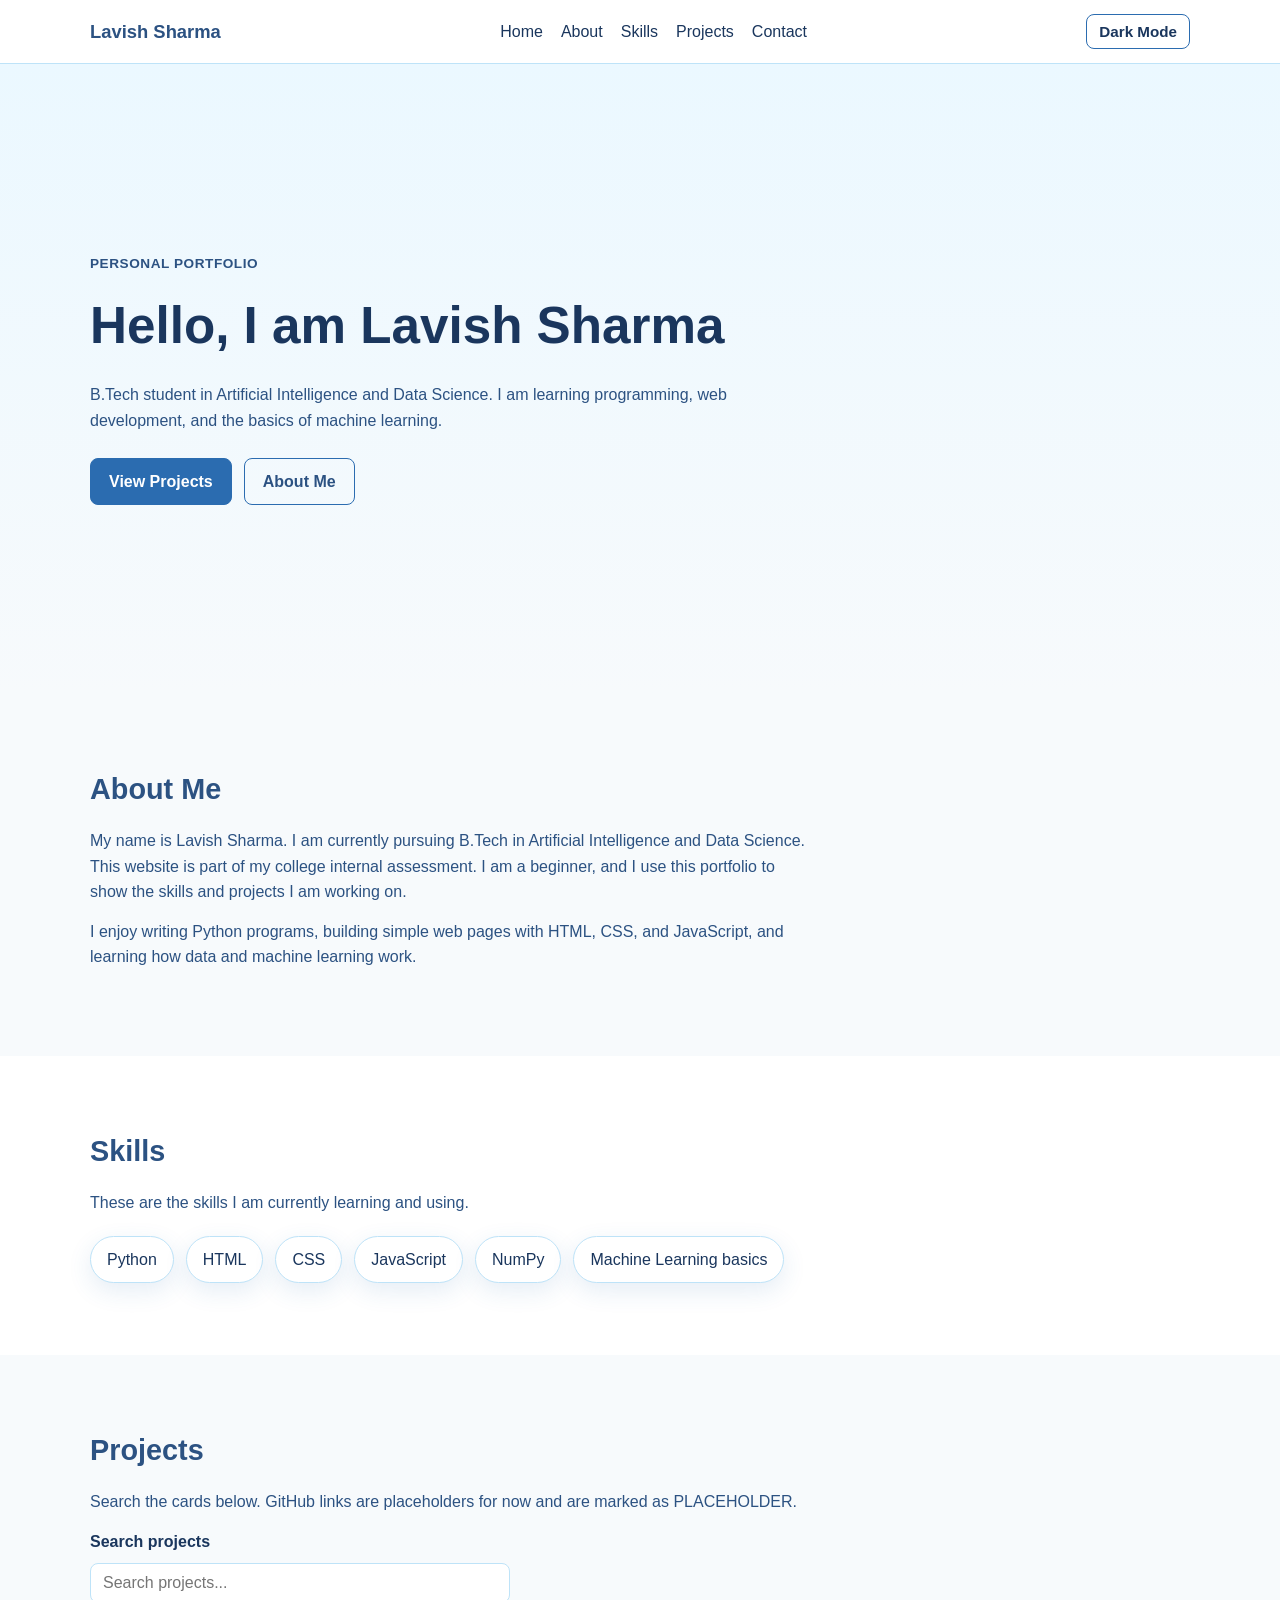
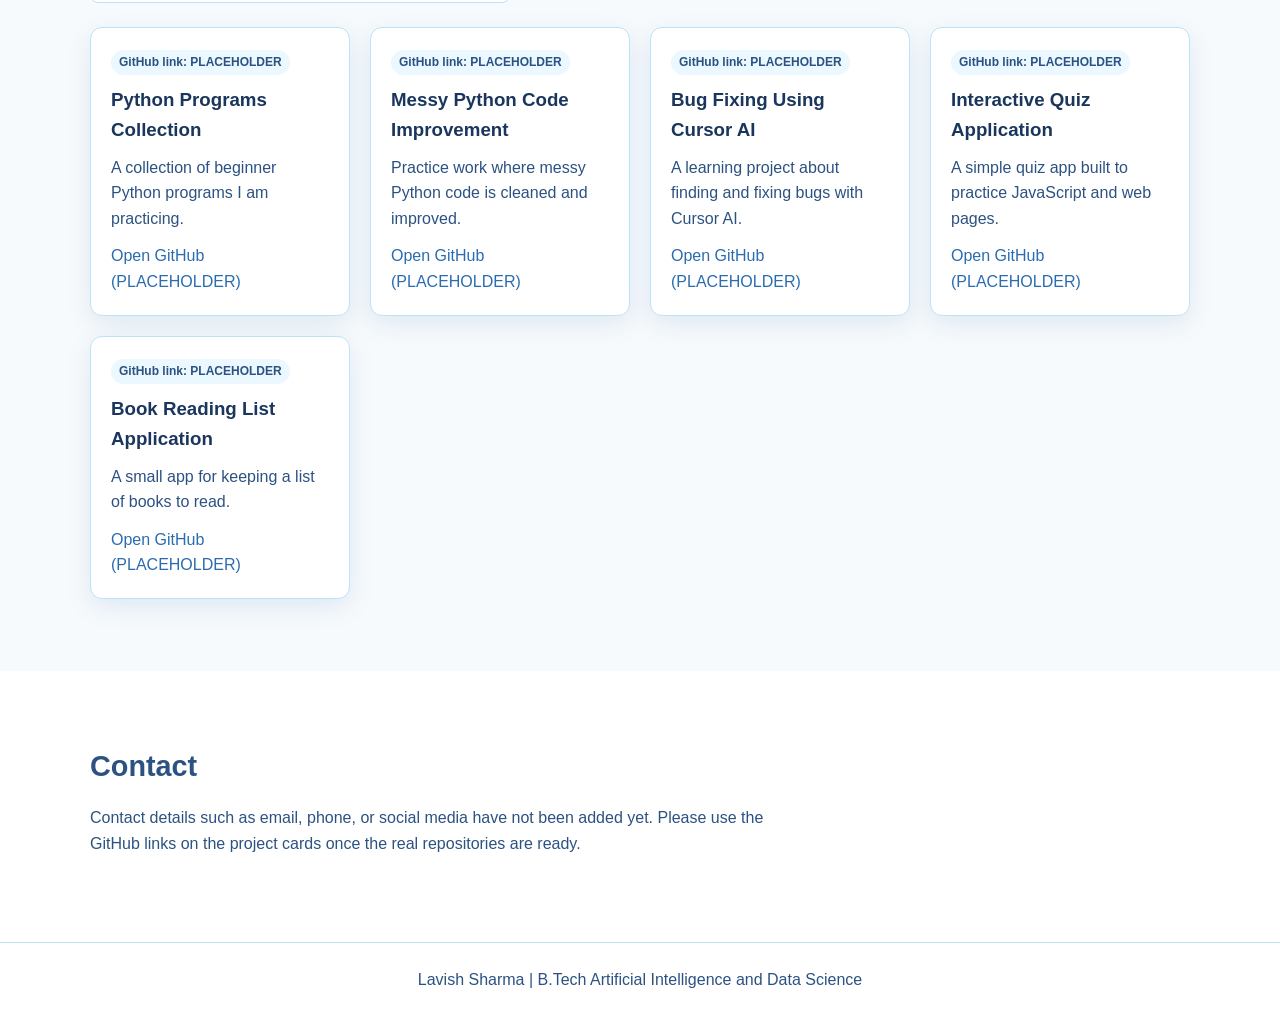
==== index.html @ cc790650 "Add files via upload" ====
<!DOCTYPE html>
<html lang="en">
<head>
  <meta charset="UTF-8">
  <meta name="viewport" content="width=device-width, initial-scale=1.0">
  <title>Lavish Sharma | Portfolio</title>
  <link rel="stylesheet" href="style.css">
  <script>
    if (localStorage.getItem("theme") === "dark") {
      document.documentElement.classList.add("dark");
    }
  </script>
</head>
<body>
  <!-- Navigation bar -->
  <header class="navbar">
    <div class="nav-inner">
      <a href="#home" class="logo">Lavish Sharma</a>

      <nav class="nav-links" id="navLinks">
        <a href="#home">Home</a>
        <a href="#about">About</a>
        <a href="#skills">Skills</a>
        <a href="#projects">Projects</a>
        <a href="#contact">Contact</a>
      </nav>

      <div class="header-buttons">
        <button
          class="theme-btn"
          id="themeBtn"
          type="button"
          aria-label="Switch between light and dark mode"
          aria-pressed="false"
        >
          Dark Mode
        </button>
        <button class="menu-btn" id="menuBtn" type="button" aria-label="Open menu">
          Menu
        </button>
      </div>
    </div>
  </header>

  <main>
    <!-- Home -->
    <section id="home" class="section home">
      <div class="container">
        <p class="eyebrow">Personal Portfolio</p>
        <h1>Hello, I am Lavish Sharma</h1>
        <p class="lead">
          B.Tech student in Artificial Intelligence and Data Science.
          I am learning programming, web development, and the basics of machine learning.
        </p>
        <div class="home-actions">
          <a class="btn primary" href="#projects">View Projects</a>
          <a class="btn secondary" href="#about">About Me</a>
        </div>
      </div>
    </section>

    <!-- About -->
    <section id="about" class="section">
      <div class="container">
        <h2>About Me</h2>
        <p>
          My name is Lavish Sharma. I am currently pursuing B.Tech in
          Artificial Intelligence and Data Science. This website is part of my
          college internal assessment. I am a beginner, and I use this portfolio
          to show the skills and projects I am working on.
        </p>
        <p>
          I enjoy writing Python programs, building simple web pages with HTML,
          CSS, and JavaScript, and learning how data and machine learning work.
        </p>
      </div>
    </section>

    <!-- Skills -->
    <section id="skills" class="section alt">
      <div class="container">
        <h2>Skills</h2>
        <p class="section-intro">These are the skills I am currently learning and using.</p>
        <ul class="skill-list">
          <li>Python</li>
          <li>HTML</li>
          <li>CSS</li>
          <li>JavaScript</li>
          <li>NumPy</li>
          <li>Machine Learning basics</li>
        </ul>
      </div>
    </section>

    <!-- Projects -->
    <section id="projects" class="section">
      <div class="container">
        <h2>Projects</h2>
        <p class="section-intro">
          Search the cards below. GitHub links are placeholders for now and are marked as PLACEHOLDER.
        </p>

        <label class="search-label" for="projectSearch">Search projects</label>
        <input
          type="search"
          id="projectSearch"
          class="search-box"
          placeholder="Search projects..."
        >

        <!-- Project cards are created by script.js from the projects array -->
        <div class="project-grid" id="projectGrid"></div>
        <p class="empty-msg" id="emptyMsg" hidden>No projects found.</p>
      </div>
    </section>

    <!-- Contact -->
    <section id="contact" class="section alt">
      <div class="container">
        <h2>Contact</h2>
        <p>
          Contact details such as email, phone, or social media have not been added yet.
          Please use the GitHub links on the project cards once the real repositories are ready.
        </p>
      </div>
    </section>
  </main>

  <footer class="footer">
    <div class="container">
      <p>Lavish Sharma | B.Tech Artificial Intelligence and Data Science</p>
    </div>
  </footer>

  <script src="script.js"></script>
</body>
</html>
---- style.css ----
/* Simple professional blue and white theme.
   Colors change in dark mode using CSS variables. */

:root {
  --bg: #f7fafc;
  --bg-alt: #ffffff;
  --text: #1a365d;
  --muted: #2c5282;
  --card: #ffffff;
  --border: #bee3f8;
  --primary: #2b6cb0;
  --primary-dark: #2c5282;
  --shadow: 0 8px 24px rgba(43, 108, 176, 0.12);
  color-scheme: light;
}

html.dark {
  --bg: #0f172a;
  --bg-alt: #1e293b;
  --text: #e2e8f0;
  --muted: #93c5fd;
  --card: #1e293b;
  --border: #334155;
  --primary: #60a5fa;
  --primary-dark: #93c5fd;
  --shadow: 0 8px 24px rgba(0, 0, 0, 0.35);
  color-scheme: dark;
}

* {
  box-sizing: border-box;
  margin: 0;
  padding: 0;
}

html {
  scroll-behavior: smooth;
}

body {
  font-family: Arial, Helvetica, sans-serif;
  background: var(--bg);
  color: var(--text);
  line-height: 1.6;
}

body,
.navbar,
.section,
.footer,
.project-card,
.skill-list li,
.search-box,
.btn,
.theme-btn,
.menu-btn {
  transition: background-color 0.35s ease, border-color 0.35s ease, box-shadow 0.35s ease;
}

a {
  color: var(--primary);
  text-decoration: none;
}

img {
  max-width: 100%;
}

.container {
  width: min(1100px, 92%);
  margin: 0 auto;
}

/* Navbar */
.navbar {
  position: sticky;
  top: 0;
  z-index: 10;
  background: var(--bg-alt);
  border-bottom: 1px solid var(--border);
}

.nav-inner {
  width: min(1100px, 92%);
  margin: 0 auto;
  display: flex;
  align-items: center;
  justify-content: space-between;
  gap: 16px;
  padding: 14px 0;
}

.logo {
  font-weight: bold;
  color: var(--primary-dark);
  font-size: 1.15rem;
}

.nav-links {
  display: flex;
  align-items: center;
  gap: 18px;
  flex-wrap: wrap;
}

.nav-links a {
  color: var(--text);
}

.nav-links a:hover {
  color: var(--primary);
}

.header-buttons {
  display: flex;
  align-items: center;
  gap: 8px;
}

.menu-btn,
.theme-btn {
  border: 1px solid var(--border);
  background: var(--card);
  color: var(--text);
  padding: 8px 12px;
  border-radius: 8px;
  cursor: pointer;
  font-size: 0.95rem;
}

.theme-btn {
  border-color: var(--primary);
  font-weight: bold;
}

.menu-btn {
  display: none;
}

/* Sections */
.section {
  padding: 72px 0;
}

.section.alt {
  background: var(--bg-alt);
}

.home {
  background: linear-gradient(180deg, #ebf8ff 0%, var(--bg) 100%);
  min-height: 70vh;
  display: flex;
  align-items: center;
}

html.dark .home {
  background: linear-gradient(180deg, #1e3a5f 0%, var(--bg) 100%);
}

.eyebrow {
  color: var(--muted);
  font-weight: bold;
  letter-spacing: 0.04em;
  text-transform: uppercase;
  font-size: 0.85rem;
  margin-bottom: 10px;
}

h1 {
  font-size: clamp(2rem, 4vw, 3.2rem);
  margin-bottom: 16px;
}

h2 {
  font-size: 1.8rem;
  margin-bottom: 16px;
  color: var(--primary-dark);
}

.lead,
.section-intro,
#about p,
#contact p {
  max-width: 720px;
  color: var(--muted);
  margin-bottom: 14px;
}

.home-actions {
  display: flex;
  gap: 12px;
  flex-wrap: wrap;
  margin-top: 24px;
}

.btn {
  display: inline-block;
  padding: 10px 18px;
  border-radius: 8px;
  border: 1px solid var(--primary);
  font-weight: bold;
}

.btn.primary {
  background: var(--primary);
  color: #ffffff;
}

.btn.secondary {
  background: transparent;
  color: var(--primary-dark);
}

html.dark .btn.secondary {
  color: var(--primary);
}

/* Skills */
.skill-list {
  list-style: none;
  display: flex;
  flex-wrap: wrap;
  gap: 12px;
  margin-top: 20px;
}

.skill-list li {
  background: var(--card);
  border: 1px solid var(--border);
  padding: 10px 16px;
  border-radius: 999px;
  box-shadow: var(--shadow);
}

/* Projects */
.search-label {
  display: block;
  margin-bottom: 8px;
  font-weight: bold;
}

.search-box {
  width: min(420px, 100%);
  padding: 10px 12px;
  border: 1px solid var(--border);
  border-radius: 8px;
  background: var(--card);
  color: var(--text);
  margin-bottom: 24px;
  font-size: 1rem;
}

.project-grid {
  display: grid;
  grid-template-columns: repeat(auto-fit, minmax(250px, 1fr));
  gap: 20px;
}

.project-card {
  background: var(--card);
  border: 1px solid var(--border);
  border-radius: 12px;
  padding: 20px;
  box-shadow: var(--shadow);
}

.project-card h3 {
  margin-bottom: 10px;
}

.project-card p {
  color: var(--muted);
  margin-bottom: 12px;
}

.placeholder {
  display: inline-block;
  background: #ebf8ff;
  color: #2c5282;
  font-size: 0.75rem;
  font-weight: bold;
  padding: 3px 8px;
  border-radius: 999px;
  margin-bottom: 10px;
}

html.dark .placeholder {
  background: #1e3a5f;
  color: #93c5fd;
}

.empty-msg {
  margin-top: 8px;
  color: var(--muted);
}

.footer {
  border-top: 1px solid var(--border);
  padding: 24px 0;
  text-align: center;
  background: var(--bg-alt);
  color: var(--muted);
}

/* Mobile layout */
@media (max-width: 768px) {
  .menu-btn {
    display: inline-block;
  }

  .nav-links {
    display: none;
    width: 100%;
    flex-direction: column;
    align-items: flex-start;
    padding-bottom: 12px;
  }

  .nav-links.open {
    display: flex;
  }

  .nav-inner {
    flex-wrap: wrap;
  }

  .section {
    padding: 48px 0;
  }
}
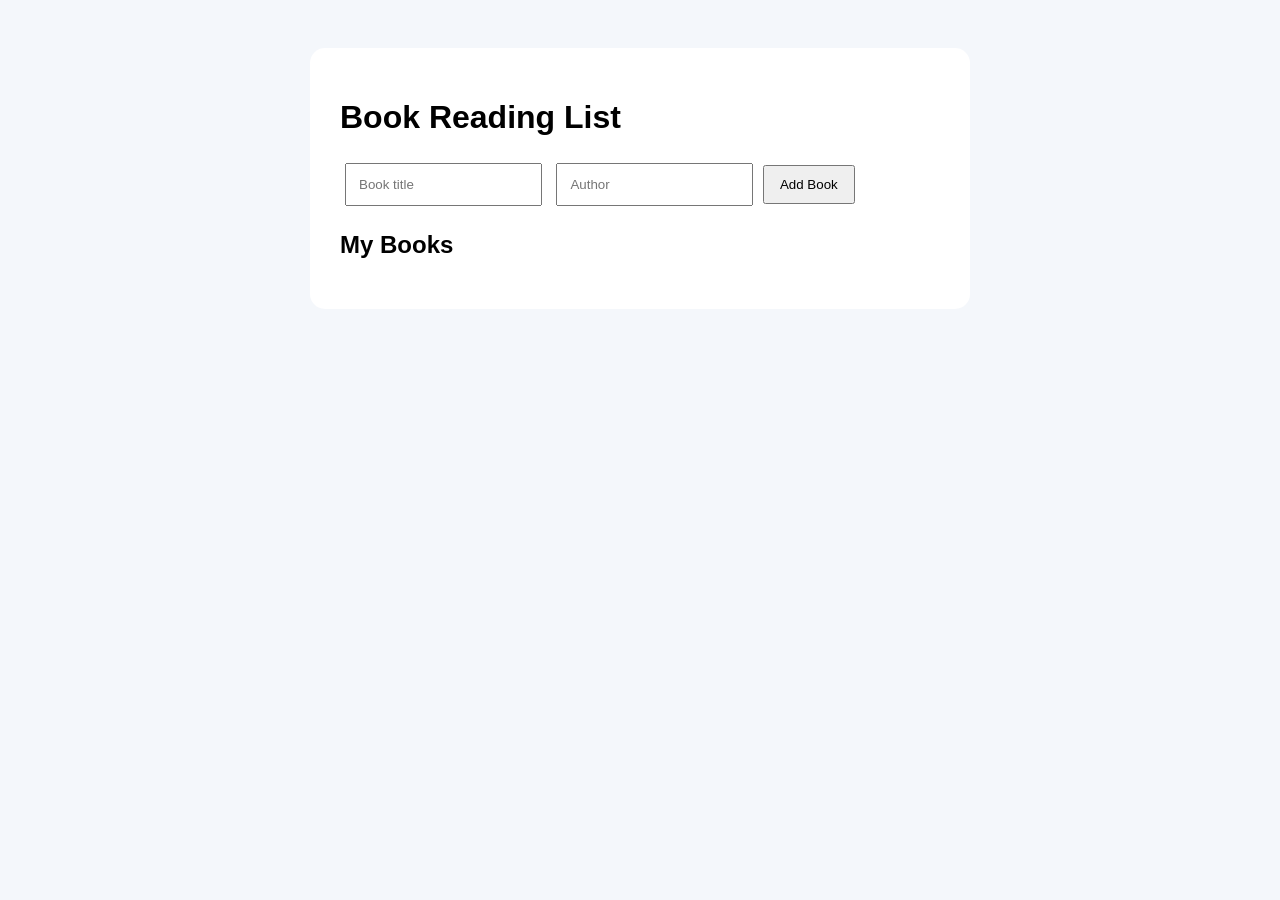
==== commit 496b9821: "Add files via upload put these file in a folder book-reading-list" ====
--- a/index.html
+++ b/index.html
@@ -1,137 +1,29 @@
 <!DOCTYPE html>
-<html lang="en">
+<html>
 <head>
-  <meta charset="UTF-8">
-  <meta name="viewport" content="width=device-width, initial-scale=1.0">
-  <title>Lavish Sharma | Portfolio</title>
-  <link rel="stylesheet" href="style.css">
-  <script>
-    if (localStorage.getItem("theme") === "dark") {
-      document.documentElement.classList.add("dark");
-    }
-  </script>
+    <title>Book Reading List</title>
+    <link rel="stylesheet" href="style.css">
 </head>
+
 <body>
-  <!-- Navigation bar -->
-  <header class="navbar">
-    <div class="nav-inner">
-      <a href="#home" class="logo">Lavish Sharma</a>
 
-      <nav class="nav-links" id="navLinks">
-        <a href="#home">Home</a>
-        <a href="#about">About</a>
-        <a href="#skills">Skills</a>
-        <a href="#projects">Projects</a>
-        <a href="#contact">Contact</a>
-      </nav>
+<div class="container">
 
-      <div class="header-buttons">
-        <button
-          class="theme-btn"
-          id="themeBtn"
-          type="button"
-          aria-label="Switch between light and dark mode"
-          aria-pressed="false"
-        >
-          Dark Mode
-        </button>
-        <button class="menu-btn" id="menuBtn" type="button" aria-label="Open menu">
-          Menu
-        </button>
-      </div>
-    </div>
-  </header>
+    <h1>Book Reading List</h1>
 
-  <main>
-    <!-- Home -->
-    <section id="home" class="section home">
-      <div class="container">
-        <p class="eyebrow">Personal Portfolio</p>
-        <h1>Hello, I am Lavish Sharma</h1>
-        <p class="lead">
-          B.Tech student in Artificial Intelligence and Data Science.
-          I am learning programming, web development, and the basics of machine learning.
-        </p>
-        <div class="home-actions">
-          <a class="btn primary" href="#projects">View Projects</a>
-          <a class="btn secondary" href="#about">About Me</a>
-        </div>
-      </div>
-    </section>
+    <input id="bookTitle" placeholder="Book title">
 
-    <!-- About -->
-    <section id="about" class="section">
-      <div class="container">
-        <h2>About Me</h2>
-        <p>
-          My name is Lavish Sharma. I am currently pursuing B.Tech in
-          Artificial Intelligence and Data Science. This website is part of my
-          college internal assessment. I am a beginner, and I use this portfolio
-          to show the skills and projects I am working on.
-        </p>
-        <p>
-          I enjoy writing Python programs, building simple web pages with HTML,
-          CSS, and JavaScript, and learning how data and machine learning work.
-        </p>
-      </div>
-    </section>
+    <input id="author" placeholder="Author">
 
-    <!-- Skills -->
-    <section id="skills" class="section alt">
-      <div class="container">
-        <h2>Skills</h2>
-        <p class="section-intro">These are the skills I am currently learning and using.</p>
-        <ul class="skill-list">
-          <li>Python</li>
-          <li>HTML</li>
-          <li>CSS</li>
-          <li>JavaScript</li>
-          <li>NumPy</li>
-          <li>Machine Learning basics</li>
-        </ul>
-      </div>
-    </section>
+    <button onclick="addBook()">Add Book</button>
 
-    <!-- Projects -->
-    <section id="projects" class="section">
-      <div class="container">
-        <h2>Projects</h2>
-        <p class="section-intro">
-          Search the cards below. GitHub links are placeholders for now and are marked as PLACEHOLDER.
-        </p>
+    <h2>My Books</h2>
 
-        <label class="search-label" for="projectSearch">Search projects</label>
-        <input
-          type="search"
-          id="projectSearch"
-          class="search-box"
-          placeholder="Search projects..."
-        >
+    <ul id="bookList"></ul>
 
-        <!-- Project cards are created by script.js from the projects array -->
-        <div class="project-grid" id="projectGrid"></div>
-        <p class="empty-msg" id="emptyMsg" hidden>No projects found.</p>
-      </div>
-    </section>
+</div>
 
-    <!-- Contact -->
-    <section id="contact" class="section alt">
-      <div class="container">
-        <h2>Contact</h2>
-        <p>
-          Contact details such as email, phone, or social media have not been added yet.
-          Please use the GitHub links on the project cards once the real repositories are ready.
-        </p>
-      </div>
-    </section>
-  </main>
+<script src="script.js"></script>
 
-  <footer class="footer">
-    <div class="container">
-      <p>Lavish Sharma | B.Tech Artificial Intelligence and Data Science</p>
-    </div>
-  </footer>
-
-  <script src="script.js"></script>
 </body>
-</html>
+</html>
--- a/style.css
+++ b/style.css
@@ -1,330 +1,23 @@
-/* Simple professional blue and white theme.
-   Colors change in dark mode using CSS variables. */
-
-:root {
-  --bg: #f7fafc;
-  --bg-alt: #ffffff;
-  --text: #1a365d;
-  --muted: #2c5282;
-  --card: #ffffff;
-  --border: #bee3f8;
-  --primary: #2b6cb0;
-  --primary-dark: #2c5282;
-  --shadow: 0 8px 24px rgba(43, 108, 176, 0.12);
-  color-scheme: light;
-}
-
-html.dark {
-  --bg: #0f172a;
-  --bg-alt: #1e293b;
-  --text: #e2e8f0;
-  --muted: #93c5fd;
-  --card: #1e293b;
-  --border: #334155;
-  --primary: #60a5fa;
-  --primary-dark: #93c5fd;
-  --shadow: 0 8px 24px rgba(0, 0, 0, 0.35);
-  color-scheme: dark;
-}
-
-* {
-  box-sizing: border-box;
-  margin: 0;
-  padding: 0;
-}
-
-html {
-  scroll-behavior: smooth;
-}
-
 body {
-  font-family: Arial, Helvetica, sans-serif;
-  background: var(--bg);
-  color: var(--text);
-  line-height: 1.6;
-}
-
-body,
-.navbar,
-.section,
-.footer,
-.project-card,
-.skill-list li,
-.search-box,
-.btn,
-.theme-btn,
-.menu-btn {
-  transition: background-color 0.35s ease, border-color 0.35s ease, box-shadow 0.35s ease;
-}
-
-a {
-  color: var(--primary);
-  text-decoration: none;
-}
-
-img {
-  max-width: 100%;
+    font-family: Arial, sans-serif;
+    background: #f4f7fb;
+    padding: 40px;
 }
 
 .container {
-  width: min(1100px, 92%);
-  margin: 0 auto;
+    max-width: 600px;
+    margin: auto;
+    background: white;
+    padding: 30px;
+    border-radius: 15px;
 }
 
-/* Navbar */
-.navbar {
-  position: sticky;
-  top: 0;
-  z-index: 10;
-  background: var(--bg-alt);
-  border-bottom: 1px solid var(--border);
+input {
+    padding: 12px;
+    margin: 5px;
 }
 
-.nav-inner {
-  width: min(1100px, 92%);
-  margin: 0 auto;
-  display: flex;
-  align-items: center;
-  justify-content: space-between;
-  gap: 16px;
-  padding: 14px 0;
-}
-
-.logo {
-  font-weight: bold;
-  color: var(--primary-dark);
-  font-size: 1.15rem;
-}
-
-.nav-links {
-  display: flex;
-  align-items: center;
-  gap: 18px;
-  flex-wrap: wrap;
-}
-
-.nav-links a {
-  color: var(--text);
-}
-
-.nav-links a:hover {
-  color: var(--primary);
-}
-
-.header-buttons {
-  display: flex;
-  align-items: center;
-  gap: 8px;
-}
-
-.menu-btn,
-.theme-btn {
-  border: 1px solid var(--border);
-  background: var(--card);
-  color: var(--text);
-  padding: 8px 12px;
-  border-radius: 8px;
-  cursor: pointer;
-  font-size: 0.95rem;
-}
-
-.theme-btn {
-  border-color: var(--primary);
-  font-weight: bold;
-}
-
-.menu-btn {
-  display: none;
-}
-
-/* Sections */
-.section {
-  padding: 72px 0;
-}
-
-.section.alt {
-  background: var(--bg-alt);
-}
-
-.home {
-  background: linear-gradient(180deg, #ebf8ff 0%, var(--bg) 100%);
-  min-height: 70vh;
-  display: flex;
-  align-items: center;
-}
-
-html.dark .home {
-  background: linear-gradient(180deg, #1e3a5f 0%, var(--bg) 100%);
-}
-
-.eyebrow {
-  color: var(--muted);
-  font-weight: bold;
-  letter-spacing: 0.04em;
-  text-transform: uppercase;
-  font-size: 0.85rem;
-  margin-bottom: 10px;
-}
-
-h1 {
-  font-size: clamp(2rem, 4vw, 3.2rem);
-  margin-bottom: 16px;
-}
-
-h2 {
-  font-size: 1.8rem;
-  margin-bottom: 16px;
-  color: var(--primary-dark);
-}
-
-.lead,
-.section-intro,
-#about p,
-#contact p {
-  max-width: 720px;
-  color: var(--muted);
-  margin-bottom: 14px;
-}
-
-.home-actions {
-  display: flex;
-  gap: 12px;
-  flex-wrap: wrap;
-  margin-top: 24px;
-}
-
-.btn {
-  display: inline-block;
-  padding: 10px 18px;
-  border-radius: 8px;
-  border: 1px solid var(--primary);
-  font-weight: bold;
-}
-
-.btn.primary {
-  background: var(--primary);
-  color: #ffffff;
-}
-
-.btn.secondary {
-  background: transparent;
-  color: var(--primary-dark);
-}
-
-html.dark .btn.secondary {
-  color: var(--primary);
-}
-
-/* Skills */
-.skill-list {
-  list-style: none;
-  display: flex;
-  flex-wrap: wrap;
-  gap: 12px;
-  margin-top: 20px;
-}
-
-.skill-list li {
-  background: var(--card);
-  border: 1px solid var(--border);
-  padding: 10px 16px;
-  border-radius: 999px;
-  box-shadow: var(--shadow);
-}
-
-/* Projects */
-.search-label {
-  display: block;
-  margin-bottom: 8px;
-  font-weight: bold;
-}
-
-.search-box {
-  width: min(420px, 100%);
-  padding: 10px 12px;
-  border: 1px solid var(--border);
-  border-radius: 8px;
-  background: var(--card);
-  color: var(--text);
-  margin-bottom: 24px;
-  font-size: 1rem;
-}
-
-.project-grid {
-  display: grid;
-  grid-template-columns: repeat(auto-fit, minmax(250px, 1fr));
-  gap: 20px;
-}
-
-.project-card {
-  background: var(--card);
-  border: 1px solid var(--border);
-  border-radius: 12px;
-  padding: 20px;
-  box-shadow: var(--shadow);
-}
-
-.project-card h3 {
-  margin-bottom: 10px;
-}
-
-.project-card p {
-  color: var(--muted);
-  margin-bottom: 12px;
-}
-
-.placeholder {
-  display: inline-block;
-  background: #ebf8ff;
-  color: #2c5282;
-  font-size: 0.75rem;
-  font-weight: bold;
-  padding: 3px 8px;
-  border-radius: 999px;
-  margin-bottom: 10px;
-}
-
-html.dark .placeholder {
-  background: #1e3a5f;
-  color: #93c5fd;
-}
-
-.empty-msg {
-  margin-top: 8px;
-  color: var(--muted);
-}
-
-.footer {
-  border-top: 1px solid var(--border);
-  padding: 24px 0;
-  text-align: center;
-  background: var(--bg-alt);
-  color: var(--muted);
-}
-
-/* Mobile layout */
-@media (max-width: 768px) {
-  .menu-btn {
-    display: inline-block;
-  }
-
-  .nav-links {
-    display: none;
-    width: 100%;
-    flex-direction: column;
-    align-items: flex-start;
-    padding-bottom: 12px;
-  }
-
-  .nav-links.open {
-    display: flex;
-  }
-
-  .nav-inner {
-    flex-wrap: wrap;
-  }
-
-  .section {
-    padding: 48px 0;
-  }
-}
+button {
+    padding: 10px 15px;
+    cursor: pointer;
+}
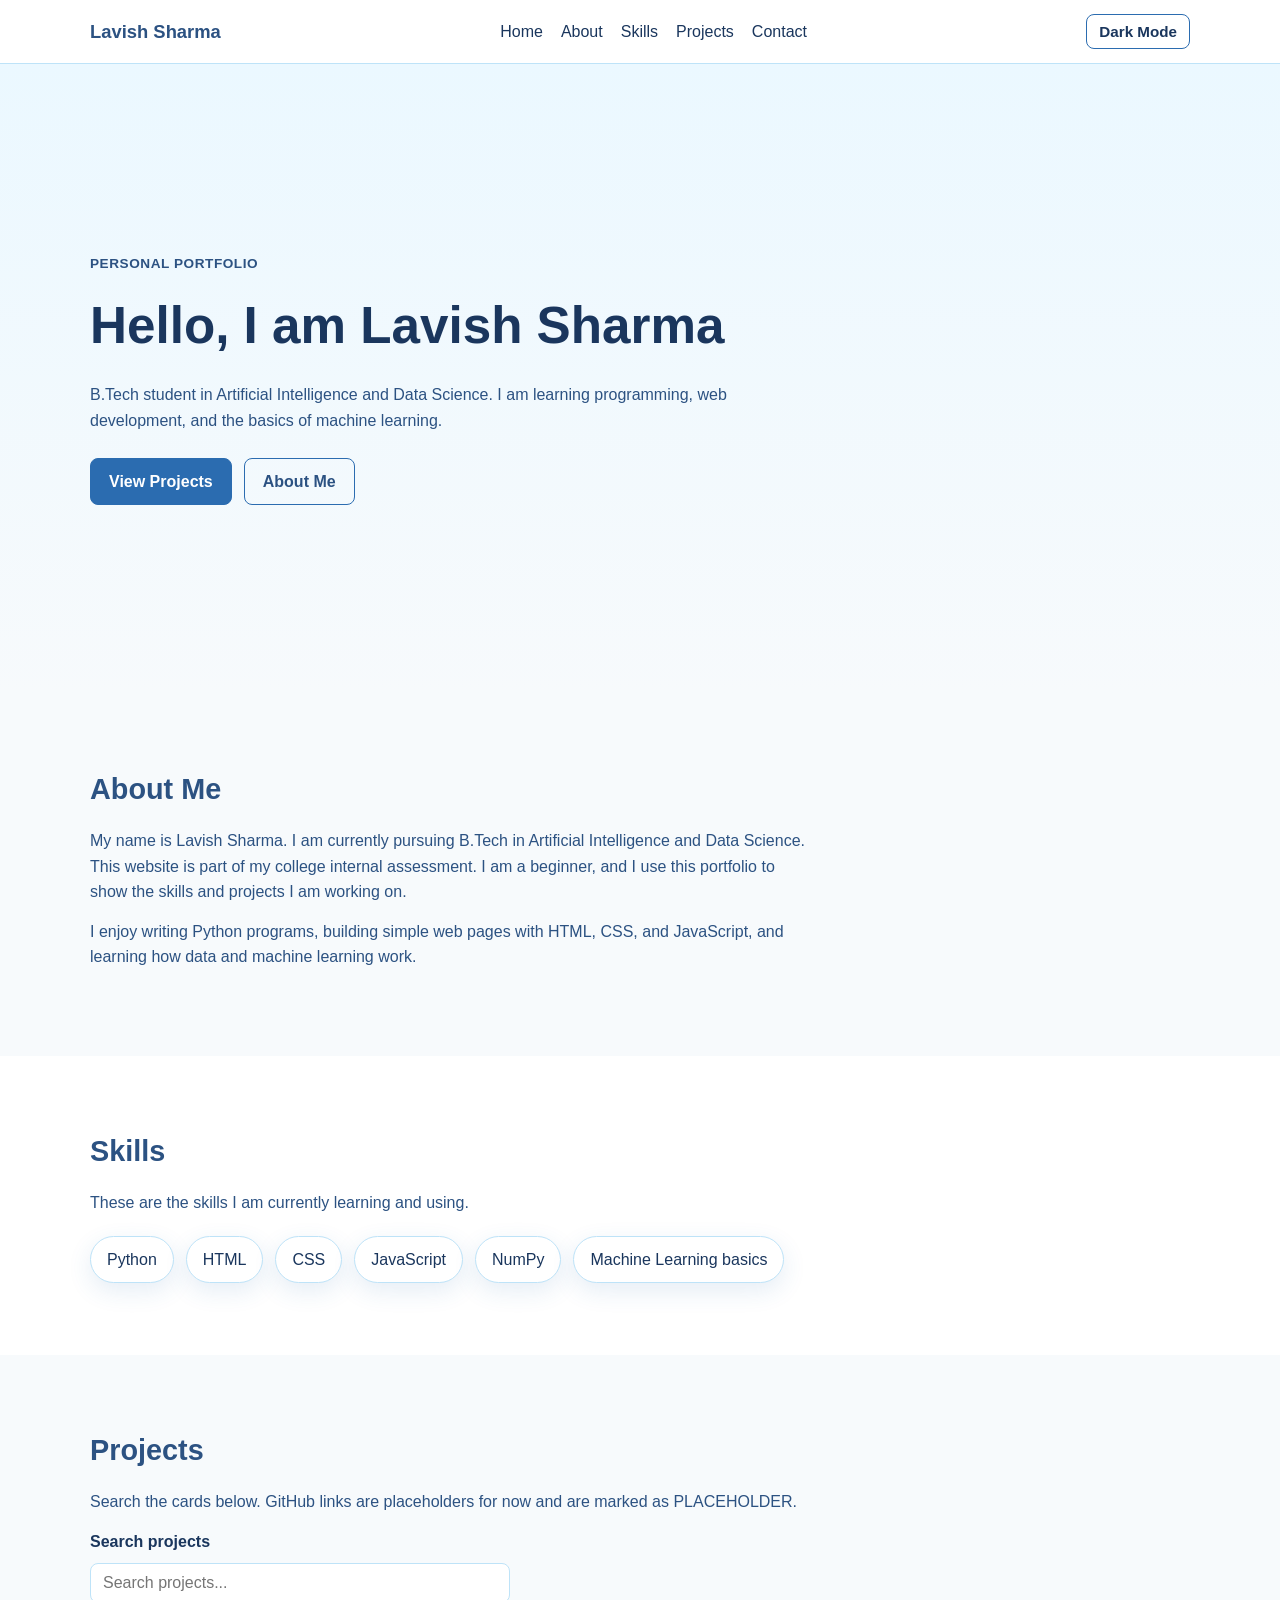
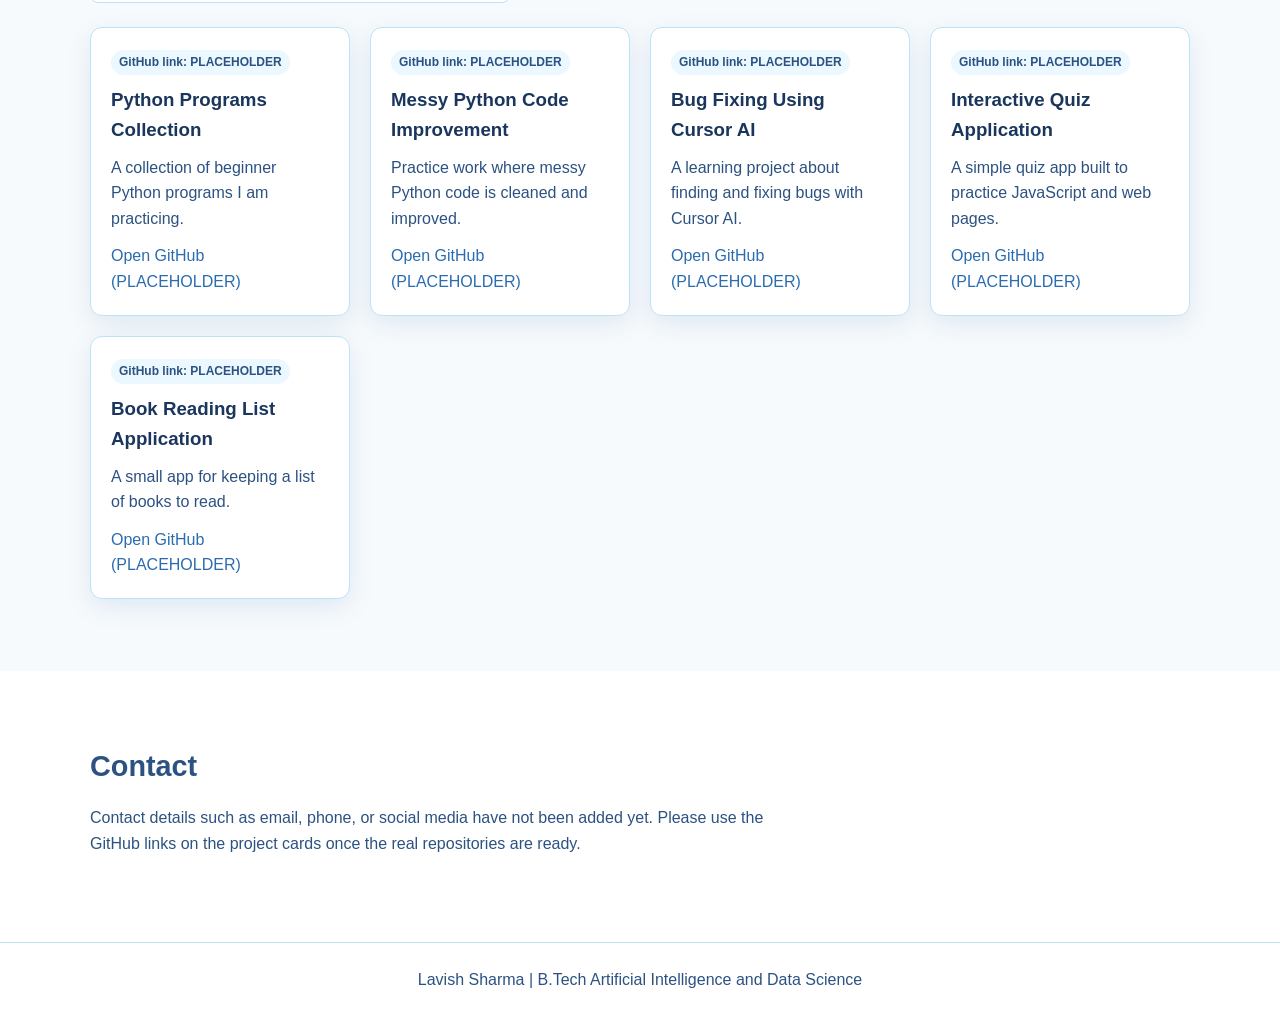
==== commit d780b90a: "Add files via upload" ====
--- a/index.html
+++ b/index.html
@@ -1,29 +1,137 @@
 <!DOCTYPE html>
-<html>
+<html lang="en">
 <head>
-    <title>Book Reading List</title>
-    <link rel="stylesheet" href="style.css">
+  <meta charset="UTF-8">
+  <meta name="viewport" content="width=device-width, initial-scale=1.0">
+  <title>Lavish Sharma | Portfolio</title>
+  <link rel="stylesheet" href="style.css">
+  <script>
+    if (localStorage.getItem("theme") === "dark") {
+      document.documentElement.classList.add("dark");
+    }
+  </script>
 </head>
+<body>
+  <!-- Navigation bar -->
+  <header class="navbar">
+    <div class="nav-inner">
+      <a href="#home" class="logo">Lavish Sharma</a>
 
-<body>
+      <nav class="nav-links" id="navLinks">
+        <a href="#home">Home</a>
+        <a href="#about">About</a>
+        <a href="#skills">Skills</a>
+        <a href="#projects">Projects</a>
+        <a href="#contact">Contact</a>
+      </nav>
 
-<div class="container">
+      <div class="header-buttons">
+        <button
+          class="theme-btn"
+          id="themeBtn"
+          type="button"
+          aria-label="Switch between light and dark mode"
+          aria-pressed="false"
+        >
+          Dark Mode
+        </button>
+        <button class="menu-btn" id="menuBtn" type="button" aria-label="Open menu">
+          Menu
+        </button>
+      </div>
+    </div>
+  </header>
 
-    <h1>Book Reading List</h1>
+  <main>
+    <!-- Home -->
+    <section id="home" class="section home">
+      <div class="container">
+        <p class="eyebrow">Personal Portfolio</p>
+        <h1>Hello, I am Lavish Sharma</h1>
+        <p class="lead">
+          B.Tech student in Artificial Intelligence and Data Science.
+          I am learning programming, web development, and the basics of machine learning.
+        </p>
+        <div class="home-actions">
+          <a class="btn primary" href="#projects">View Projects</a>
+          <a class="btn secondary" href="#about">About Me</a>
+        </div>
+      </div>
+    </section>
 
-    <input id="bookTitle" placeholder="Book title">
+    <!-- About -->
+    <section id="about" class="section">
+      <div class="container">
+        <h2>About Me</h2>
+        <p>
+          My name is Lavish Sharma. I am currently pursuing B.Tech in
+          Artificial Intelligence and Data Science. This website is part of my
+          college internal assessment. I am a beginner, and I use this portfolio
+          to show the skills and projects I am working on.
+        </p>
+        <p>
+          I enjoy writing Python programs, building simple web pages with HTML,
+          CSS, and JavaScript, and learning how data and machine learning work.
+        </p>
+      </div>
+    </section>
 
-    <input id="author" placeholder="Author">
+    <!-- Skills -->
+    <section id="skills" class="section alt">
+      <div class="container">
+        <h2>Skills</h2>
+        <p class="section-intro">These are the skills I am currently learning and using.</p>
+        <ul class="skill-list">
+          <li>Python</li>
+          <li>HTML</li>
+          <li>CSS</li>
+          <li>JavaScript</li>
+          <li>NumPy</li>
+          <li>Machine Learning basics</li>
+        </ul>
+      </div>
+    </section>
 
-    <button onclick="addBook()">Add Book</button>
+    <!-- Projects -->
+    <section id="projects" class="section">
+      <div class="container">
+        <h2>Projects</h2>
+        <p class="section-intro">
+          Search the cards below. GitHub links are placeholders for now and are marked as PLACEHOLDER.
+        </p>
 
-    <h2>My Books</h2>
+        <label class="search-label" for="projectSearch">Search projects</label>
+        <input
+          type="search"
+          id="projectSearch"
+          class="search-box"
+          placeholder="Search projects..."
+        >
 
-    <ul id="bookList"></ul>
+        <!-- Project cards are created by script.js from the projects array -->
+        <div class="project-grid" id="projectGrid"></div>
+        <p class="empty-msg" id="emptyMsg" hidden>No projects found.</p>
+      </div>
+    </section>
 
-</div>
+    <!-- Contact -->
+    <section id="contact" class="section alt">
+      <div class="container">
+        <h2>Contact</h2>
+        <p>
+          Contact details such as email, phone, or social media have not been added yet.
+          Please use the GitHub links on the project cards once the real repositories are ready.
+        </p>
+      </div>
+    </section>
+  </main>
 
-<script src="script.js"></script>
+  <footer class="footer">
+    <div class="container">
+      <p>Lavish Sharma | B.Tech Artificial Intelligence and Data Science</p>
+    </div>
+  </footer>
 
+  <script src="script.js"></script>
 </body>
-</html>+</html>
--- a/style.css
+++ b/style.css
@@ -1,23 +1,330 @@
+/* Simple professional blue and white theme.
+   Colors change in dark mode using CSS variables. */
+
+:root {
+  --bg: #f7fafc;
+  --bg-alt: #ffffff;
+  --text: #1a365d;
+  --muted: #2c5282;
+  --card: #ffffff;
+  --border: #bee3f8;
+  --primary: #2b6cb0;
+  --primary-dark: #2c5282;
+  --shadow: 0 8px 24px rgba(43, 108, 176, 0.12);
+  color-scheme: light;
+}
+
+html.dark {
+  --bg: #0f172a;
+  --bg-alt: #1e293b;
+  --text: #e2e8f0;
+  --muted: #93c5fd;
+  --card: #1e293b;
+  --border: #334155;
+  --primary: #60a5fa;
+  --primary-dark: #93c5fd;
+  --shadow: 0 8px 24px rgba(0, 0, 0, 0.35);
+  color-scheme: dark;
+}
+
+* {
+  box-sizing: border-box;
+  margin: 0;
+  padding: 0;
+}
+
+html {
+  scroll-behavior: smooth;
+}
+
 body {
-    font-family: Arial, sans-serif;
-    background: #f4f7fb;
-    padding: 40px;
+  font-family: Arial, Helvetica, sans-serif;
+  background: var(--bg);
+  color: var(--text);
+  line-height: 1.6;
+}
+
+body,
+.navbar,
+.section,
+.footer,
+.project-card,
+.skill-list li,
+.search-box,
+.btn,
+.theme-btn,
+.menu-btn {
+  transition: background-color 0.35s ease, border-color 0.35s ease, box-shadow 0.35s ease;
+}
+
+a {
+  color: var(--primary);
+  text-decoration: none;
+}
+
+img {
+  max-width: 100%;
 }
 
 .container {
-    max-width: 600px;
-    margin: auto;
-    background: white;
-    padding: 30px;
-    border-radius: 15px;
-}
-
-input {
-    padding: 12px;
-    margin: 5px;
-}
-
-button {
-    padding: 10px 15px;
-    cursor: pointer;
-}+  width: min(1100px, 92%);
+  margin: 0 auto;
+}
+
+/* Navbar */
+.navbar {
+  position: sticky;
+  top: 0;
+  z-index: 10;
+  background: var(--bg-alt);
+  border-bottom: 1px solid var(--border);
+}
+
+.nav-inner {
+  width: min(1100px, 92%);
+  margin: 0 auto;
+  display: flex;
+  align-items: center;
+  justify-content: space-between;
+  gap: 16px;
+  padding: 14px 0;
+}
+
+.logo {
+  font-weight: bold;
+  color: var(--primary-dark);
+  font-size: 1.15rem;
+}
+
+.nav-links {
+  display: flex;
+  align-items: center;
+  gap: 18px;
+  flex-wrap: wrap;
+}
+
+.nav-links a {
+  color: var(--text);
+}
+
+.nav-links a:hover {
+  color: var(--primary);
+}
+
+.header-buttons {
+  display: flex;
+  align-items: center;
+  gap: 8px;
+}
+
+.menu-btn,
+.theme-btn {
+  border: 1px solid var(--border);
+  background: var(--card);
+  color: var(--text);
+  padding: 8px 12px;
+  border-radius: 8px;
+  cursor: pointer;
+  font-size: 0.95rem;
+}
+
+.theme-btn {
+  border-color: var(--primary);
+  font-weight: bold;
+}
+
+.menu-btn {
+  display: none;
+}
+
+/* Sections */
+.section {
+  padding: 72px 0;
+}
+
+.section.alt {
+  background: var(--bg-alt);
+}
+
+.home {
+  background: linear-gradient(180deg, #ebf8ff 0%, var(--bg) 100%);
+  min-height: 70vh;
+  display: flex;
+  align-items: center;
+}
+
+html.dark .home {
+  background: linear-gradient(180deg, #1e3a5f 0%, var(--bg) 100%);
+}
+
+.eyebrow {
+  color: var(--muted);
+  font-weight: bold;
+  letter-spacing: 0.04em;
+  text-transform: uppercase;
+  font-size: 0.85rem;
+  margin-bottom: 10px;
+}
+
+h1 {
+  font-size: clamp(2rem, 4vw, 3.2rem);
+  margin-bottom: 16px;
+}
+
+h2 {
+  font-size: 1.8rem;
+  margin-bottom: 16px;
+  color: var(--primary-dark);
+}
+
+.lead,
+.section-intro,
+#about p,
+#contact p {
+  max-width: 720px;
+  color: var(--muted);
+  margin-bottom: 14px;
+}
+
+.home-actions {
+  display: flex;
+  gap: 12px;
+  flex-wrap: wrap;
+  margin-top: 24px;
+}
+
+.btn {
+  display: inline-block;
+  padding: 10px 18px;
+  border-radius: 8px;
+  border: 1px solid var(--primary);
+  font-weight: bold;
+}
+
+.btn.primary {
+  background: var(--primary);
+  color: #ffffff;
+}
+
+.btn.secondary {
+  background: transparent;
+  color: var(--primary-dark);
+}
+
+html.dark .btn.secondary {
+  color: var(--primary);
+}
+
+/* Skills */
+.skill-list {
+  list-style: none;
+  display: flex;
+  flex-wrap: wrap;
+  gap: 12px;
+  margin-top: 20px;
+}
+
+.skill-list li {
+  background: var(--card);
+  border: 1px solid var(--border);
+  padding: 10px 16px;
+  border-radius: 999px;
+  box-shadow: var(--shadow);
+}
+
+/* Projects */
+.search-label {
+  display: block;
+  margin-bottom: 8px;
+  font-weight: bold;
+}
+
+.search-box {
+  width: min(420px, 100%);
+  padding: 10px 12px;
+  border: 1px solid var(--border);
+  border-radius: 8px;
+  background: var(--card);
+  color: var(--text);
+  margin-bottom: 24px;
+  font-size: 1rem;
+}
+
+.project-grid {
+  display: grid;
+  grid-template-columns: repeat(auto-fit, minmax(250px, 1fr));
+  gap: 20px;
+}
+
+.project-card {
+  background: var(--card);
+  border: 1px solid var(--border);
+  border-radius: 12px;
+  padding: 20px;
+  box-shadow: var(--shadow);
+}
+
+.project-card h3 {
+  margin-bottom: 10px;
+}
+
+.project-card p {
+  color: var(--muted);
+  margin-bottom: 12px;
+}
+
+.placeholder {
+  display: inline-block;
+  background: #ebf8ff;
+  color: #2c5282;
+  font-size: 0.75rem;
+  font-weight: bold;
+  padding: 3px 8px;
+  border-radius: 999px;
+  margin-bottom: 10px;
+}
+
+html.dark .placeholder {
+  background: #1e3a5f;
+  color: #93c5fd;
+}
+
+.empty-msg {
+  margin-top: 8px;
+  color: var(--muted);
+}
+
+.footer {
+  border-top: 1px solid var(--border);
+  padding: 24px 0;
+  text-align: center;
+  background: var(--bg-alt);
+  color: var(--muted);
+}
+
+/* Mobile layout */
+@media (max-width: 768px) {
+  .menu-btn {
+    display: inline-block;
+  }
+
+  .nav-links {
+    display: none;
+    width: 100%;
+    flex-direction: column;
+    align-items: flex-start;
+    padding-bottom: 12px;
+  }
+
+  .nav-links.open {
+    display: flex;
+  }
+
+  .nav-inner {
+    flex-wrap: wrap;
+  }
+
+  .section {
+    padding: 48px 0;
+  }
+}
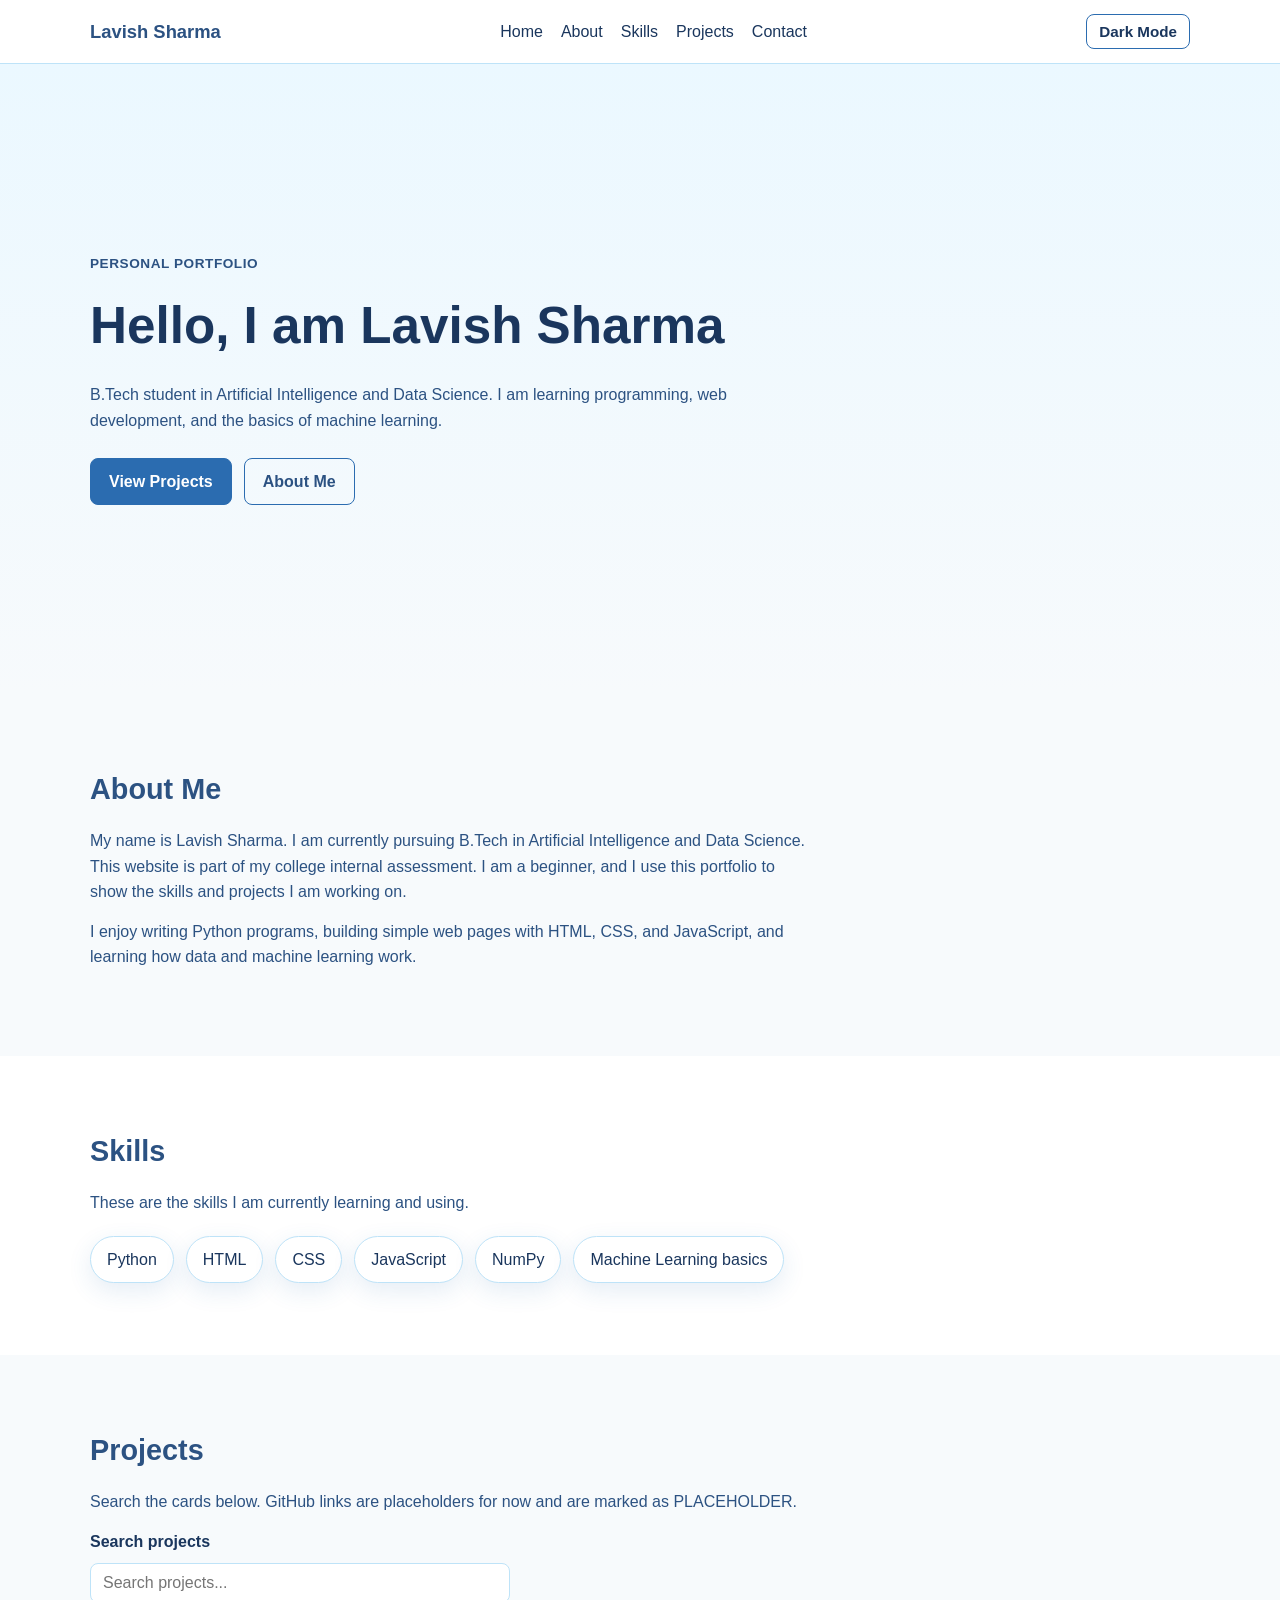
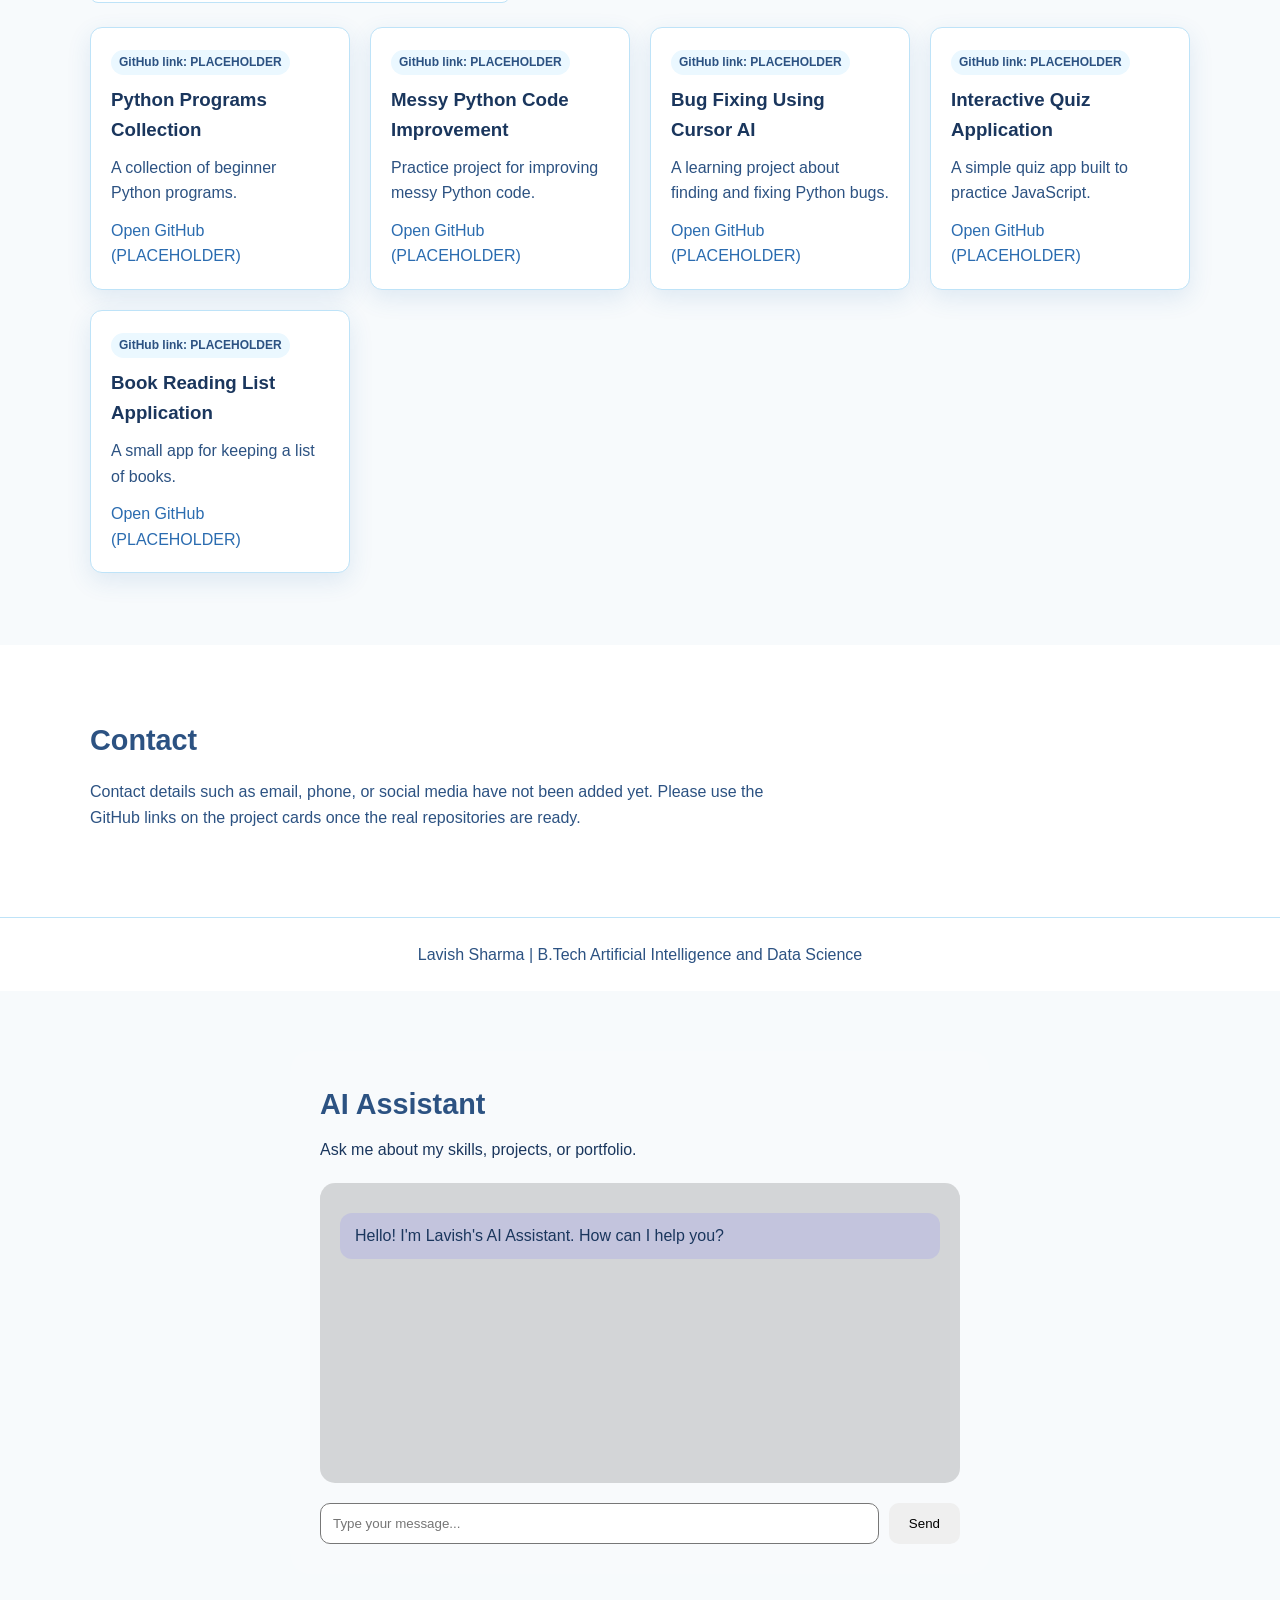
==== commit 56cffc30: "Add files via upload" ====
--- a/index.html
+++ b/index.html
@@ -131,7 +131,30 @@
       <p>Lavish Sharma | B.Tech Artificial Intelligence and Data Science</p>
     </div>
   </footer>
+  <!-- AI CHATBOT -->
+<section id="chatbot" class="chatbot-section">
+  <h2>AI Assistant</h2>
+  <p>Ask me about my skills, projects, or portfolio.</p>
 
-  <script src="script.js"></script>
+  <div id="chatMessages" class="chat-messages">
+      <div class="bot-message">
+          Hello! I'm Lavish's AI Assistant. How can I help you?
+      </div>
+  </div>
+
+  <div class="chat-input-area">
+      <input
+          type="text"
+          id="chatInput"
+          placeholder="Type your message..."
+      >
+
+      <button id="sendChat">Send</button>
+  </div>
+</section>
+
+<script src="script.js"></script>
 </body>
 </html>
+
+  
--- a/style.css
+++ b/style.css
@@ -328,3 +328,60 @@
     padding: 48px 0;
   }
 }
+/* AI CHATBOT */
+
+.chatbot-section {
+  max-width: 700px;
+  margin: 60px auto;
+  padding: 30px;
+  border-radius: 20px;
+  background: rgba(255, 255, 255, 0.08);
+}
+
+.chatbot-section h2 {
+  margin-bottom: 10px;
+}
+
+.chat-messages {
+  height: 300px;
+  overflow-y: auto;
+  padding: 20px;
+  margin: 20px 0;
+  border-radius: 15px;
+  background: rgba(0, 0, 0, 0.15);
+}
+
+.bot-message,
+.user-message {
+  padding: 10px 15px;
+  margin: 10px 0;
+  border-radius: 12px;
+}
+
+.bot-message {
+  background: rgba(100, 100, 255, 0.15);
+}
+
+.user-message {
+  background: rgba(100, 200, 150, 0.15);
+  text-align: right;
+}
+
+.chat-input-area {
+  display: flex;
+  gap: 10px;
+}
+
+#chatInput {
+  flex: 1;
+  padding: 12px;
+  border-radius: 10px;
+  border: 1px solid #777;
+}
+
+#sendChat {
+  padding: 12px 20px;
+  border: none;
+  border-radius: 10px;
+  cursor: pointer;
+}
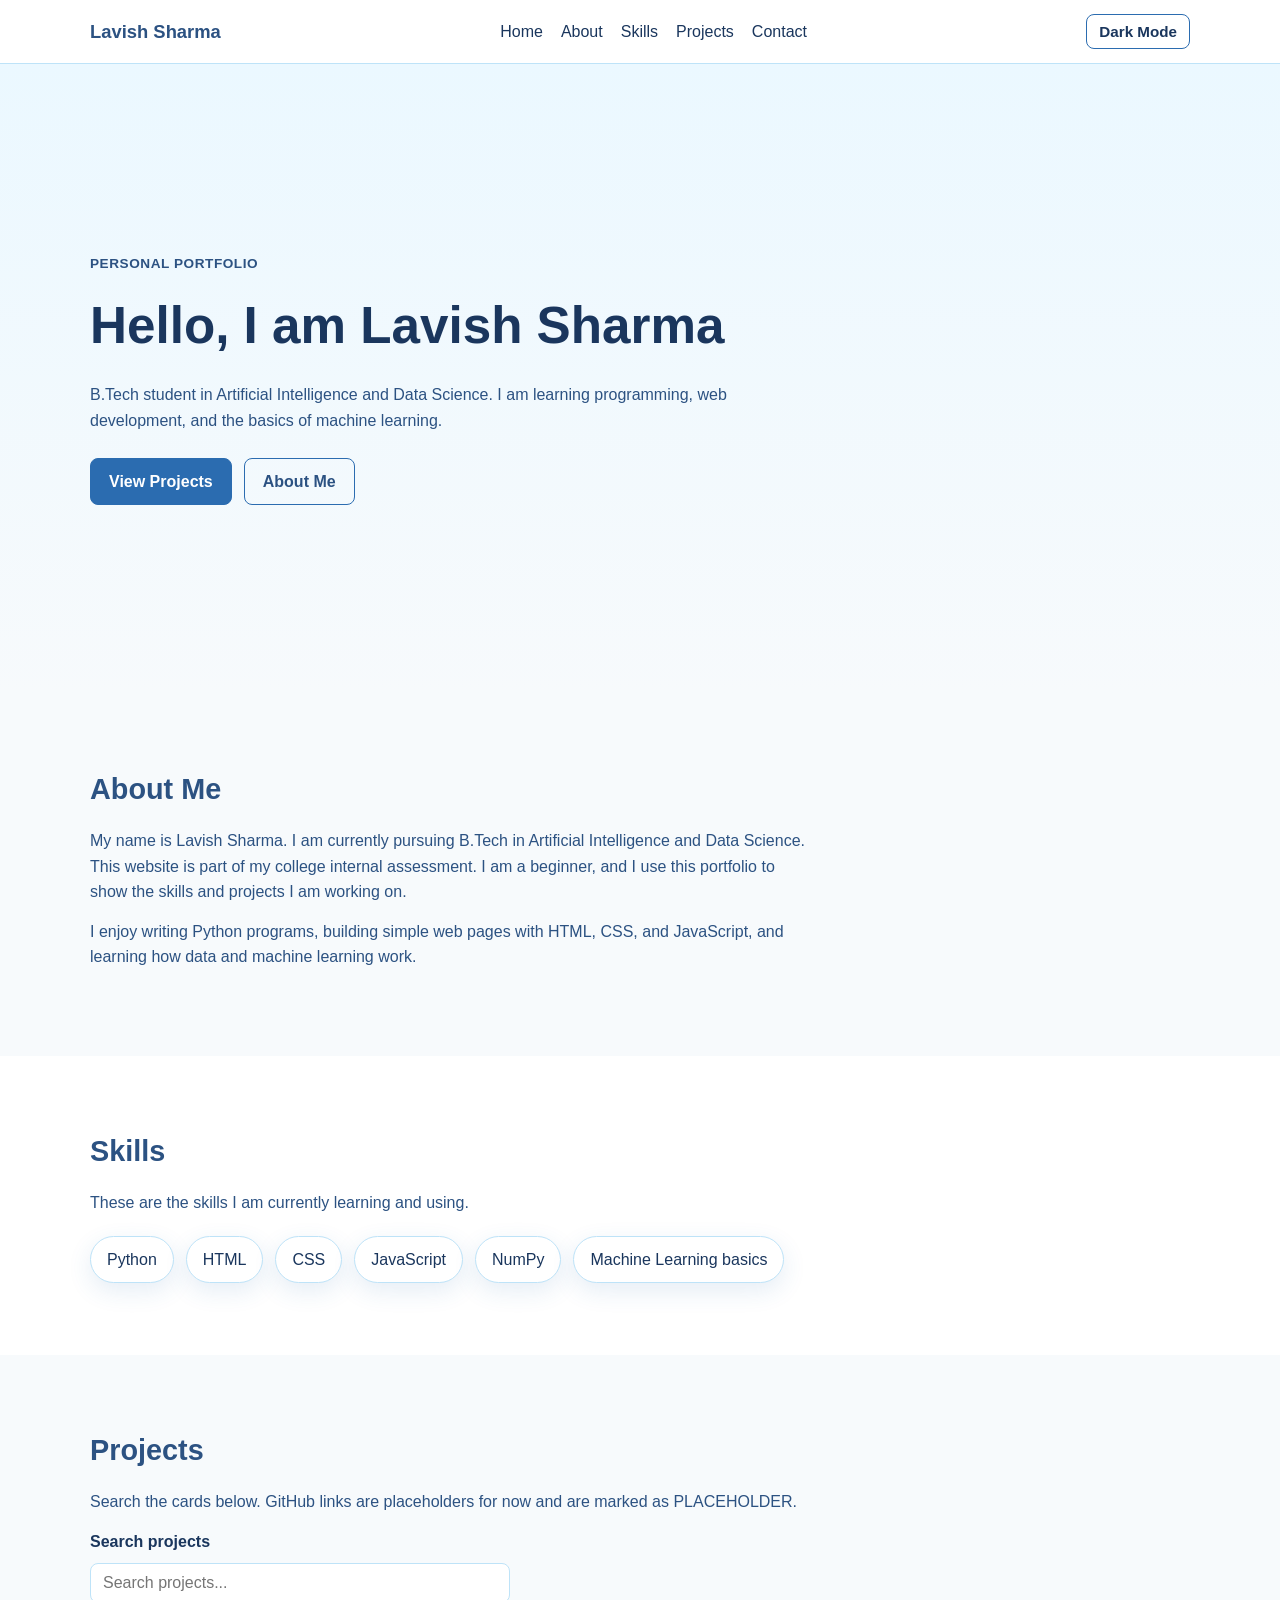
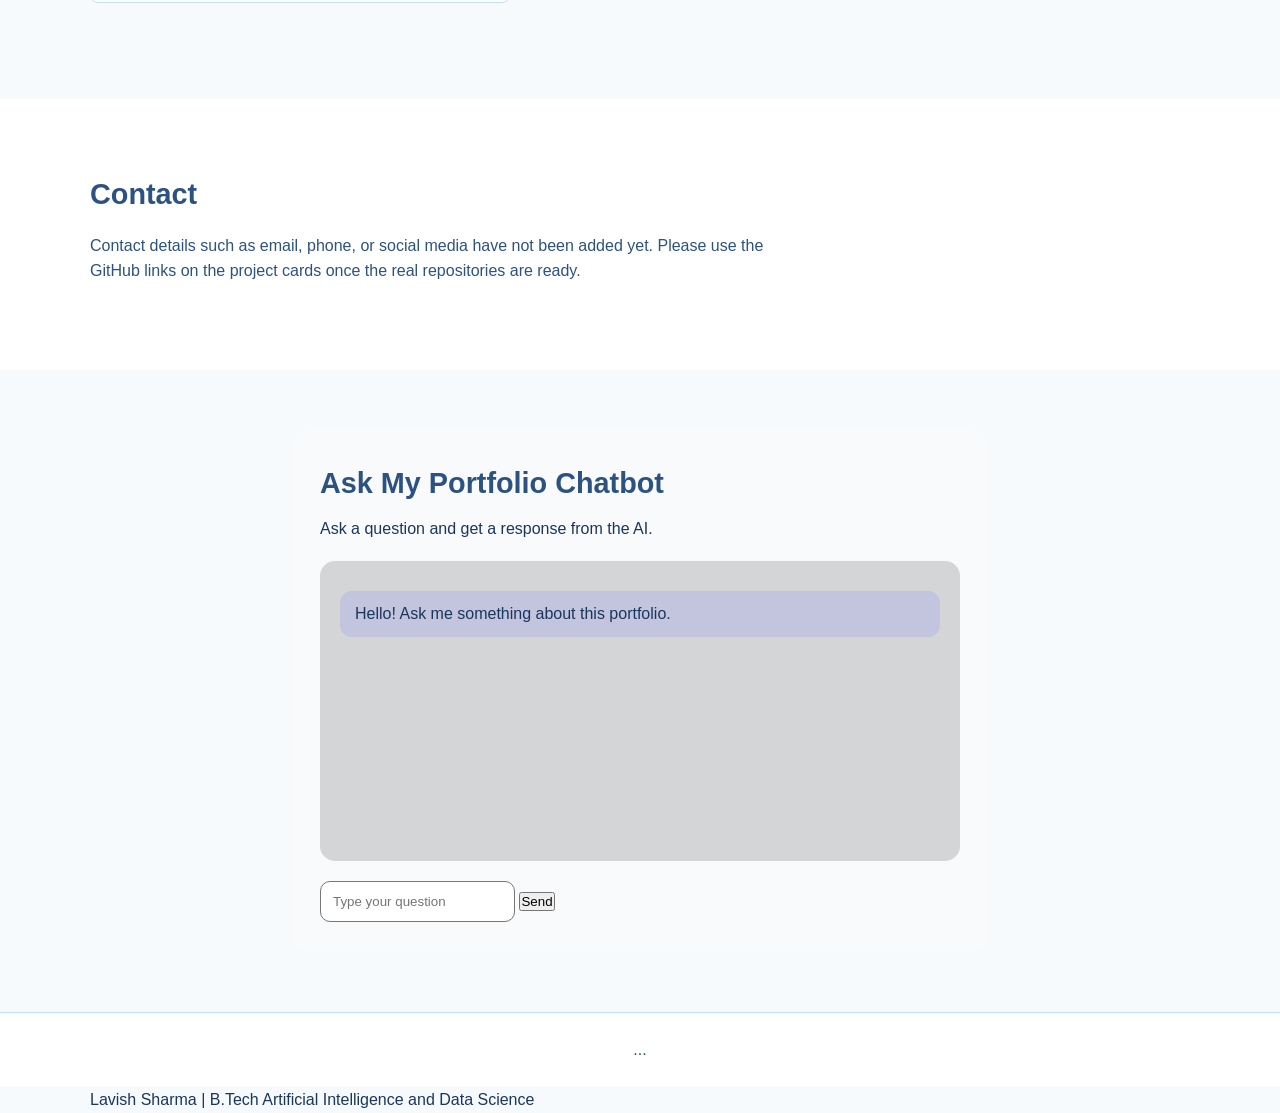
==== commit 3fffddb4: "Add files via upload" ====
--- a/index.html
+++ b/index.html
@@ -125,35 +125,43 @@
       </div>
     </section>
   </main>
+</main>
 
-  <footer class="footer">
+<section id="portfolio-chatbot" class="chatbot-section">
+    <h2>Ask My Portfolio Chatbot</h2>
+    <p>Ask a question and get a response from the AI.</p>
+
+    <div id="chatMessages" class="chat-messages" aria-live="polite">
+        <p class="bot-message">
+            Hello! Ask me something about this portfolio.
+        </p>
+    </div>
+
+    <form id="chatForm" class="chat-form">
+        <input
+            id="chatInput"
+            type="text"
+            placeholder="Type your question"
+            required
+        >
+        <button id="chatSend" type="submit">Send</button>
+    </form>
+
+    <p id="chatStatus" aria-live="polite"></p>
+</section>
+
+<footer class="footer">
+    ...
+</footer>
     <div class="container">
       <p>Lavish Sharma | B.Tech Artificial Intelligence and Data Science</p>
     </div>
   </footer>
-  <!-- AI CHATBOT -->
-<section id="chatbot" class="chatbot-section">
-  <h2>AI Assistant</h2>
-  <p>Ask me about my skills, projects, or portfolio.</p>
-
-  <div id="chatMessages" class="chat-messages">
-      <div class="bot-message">
-          Hello! I'm Lavish's AI Assistant. How can I help you?
-      </div>
-  </div>
-
-  <div class="chat-input-area">
-      <input
-          type="text"
-          id="chatInput"
-          placeholder="Type your message..."
-      >
-
-      <button id="sendChat">Send</button>
-  </div>
-</section>
+ 
 
 <script src="script.js"></script>
+<script src="config.js"></script>
+<script src="chatbot.js"></script>
 </body>
 </html>
 
--- a/style.css
+++ b/style.css
@@ -53,7 +53,7 @@
 .search-box,
 .btn,
 .theme-btn,
-.menu-btn {
+body, .navbar, .section, .footer, .project-card, .skill-list li, .search-box, .btn, .theme-btn, .menu-btn {
   transition: background-color 0.35s ease, border-color 0.35s ease, box-shadow 0.35s ease;
 }
 
